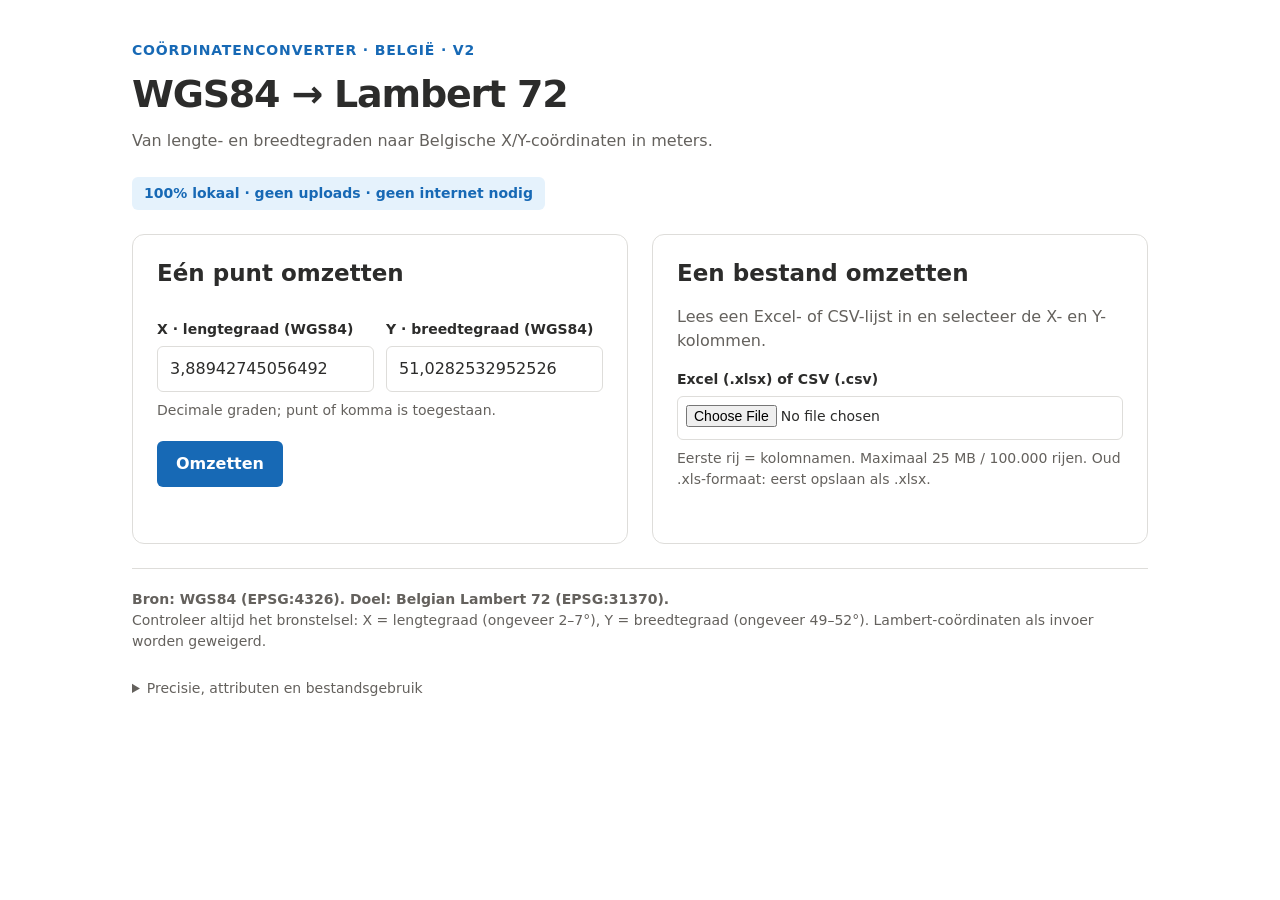
==== guide-five.html @ b9989d17 "card update" ====
<!doctype html>
<html lang="nl"><head><meta charset="utf-8"><meta name="viewport" content="width=device-width,initial-scale=1"><meta http-equiv="Content-Security-Policy" content="default-src 'none'; script-src 'unsafe-inline'; style-src 'unsafe-inline'; connect-src 'none'; img-src data:; form-action 'none'; base-uri 'none'"><title>WGS84 → Lambert 72</title>
<style>
:root{color-scheme:light dark;--bg:#fff;--surface:#f9f8f7;--text:#2c2c2b;--muted:#64615d;--line:#deddda;--blue:#1769b5;--tint:#e5f2fc;--error:#a83025;--success:#267347}*{box-sizing:border-box}body{margin:0;font:16px/1.5 system-ui,-apple-system,"Segoe UI",sans-serif;background:var(--bg);color:var(--text)}main{max-width:1080px;margin:auto;padding:40px 32px}.eyebrow{font-size:14px;font-weight:650;color:var(--blue);letter-spacing:.06em;text-transform:uppercase}h1{font-size:38px;letter-spacing:-1.2px;line-height:1.15;margin:12px 0}h2{font-size:23px;line-height:1.3;margin:0 0 16px}p{margin:8px 0 16px}.muted,small{color:var(--muted)}small{font-size:14px;display:block}.privacy{display:inline-block;padding:6px 12px;border-radius:6px;background:var(--tint);color:var(--blue);font-size:14px;font-weight:600;margin:8px 0 24px}.grid{display:grid;grid-template-columns:1fr 1fr;gap:24px}.card{border:1px solid var(--line);border-radius:12px;padding:24px;min-width:0}.wide{margin-top:24px}label{display:block;font-size:14px;font-weight:600;margin:14px 0 6px}input,select,button{font:inherit;min-height:44px;border-radius:6px}input,select{width:100%;padding:10px 12px;border:1px solid var(--line);background:var(--bg);color:var(--text)}input[type=file]{padding:8px;font-size:14px}input[type=checkbox]{width:18px;min-height:18px;accent-color:var(--blue)}button{background:var(--blue);color:white;border:1px solid transparent;padding:10px 18px;font-weight:600;cursor:pointer}button.secondary{background:var(--bg);border-color:var(--line);color:var(--text)}button:disabled{opacity:.45;cursor:not-allowed}:focus-visible{outline:3px solid var(--blue);outline-offset:3px}.row{display:flex;gap:12px;align-items:end;flex-wrap:wrap}.row>div{flex:1;min-width:140px}.actions{display:flex;gap:12px;flex-wrap:wrap;margin-top:20px}.result{background:var(--surface);padding:16px;border-radius:8px;margin-top:20px}.numbers{display:flex;gap:28px;flex-wrap:wrap}.numbers strong{font-size:24px;font-weight:650;font-variant-numeric:tabular-nums}.numbers small{margin-bottom:4px}.error{color:var(--error)}.success{color:var(--success)}#status{margin-top:16px;white-space:pre-line}.check{display:flex;align-items:flex-start;gap:8px;font-size:14px;font-weight:400;margin:16px 0}.check input{flex-shrink:0;margin-top:2px}.scroll{overflow:auto;max-height:300px;margin-top:16px}table{border-collapse:collapse;width:100%;font-size:14px;white-space:nowrap}th,td{padding:10px 12px;text-align:left;border-bottom:1px solid var(--line);font-variant-numeric:tabular-nums}th{background:var(--surface);position:sticky;top:0}footer{margin-top:24px;border-top:1px solid var(--line);padding-top:20px;font-size:14px;color:var(--muted)}details{margin-top:16px}summary{cursor:pointer;min-height:44px;padding:10px 0}code{font-size:13px}#manualStatus{min-height:22px;font-size:14px;margin-top:10px}a{color:var(--blue)}[hidden]{display:none!important}@media(max-width:700px){main{padding:24px 18px}.grid{grid-template-columns:1fr}h1{font-size:32px}.card{padding:20px}.numbers{gap:16px}}@media(prefers-color-scheme:dark){:root{--bg:#191919;--surface:#202020;--text:#fff;--muted:#b8b7b4;--line:#51514f;--blue:#83b8f0;--tint:#22344a;--error:#ff9d91;--success:#83cea0}button{background:#245f9e;color:white}}
</style></head><body><main>
<header><div class="eyebrow">Coördinatenconverter · België · v2</div><h1>WGS84 → Lambert 72</h1><p class="muted">Van lengte- en breedtegraden naar Belgische X/Y-coördinaten in meters.</p><div class="privacy">100% lokaal · geen uploads · geen internet nodig</div></header>
<div class="grid"><section class="card"><h2>Eén punt omzetten</h2><div class="row"><div><label for="lon">X · lengtegraad (WGS84)</label><input id="lon" type="text" inputmode="decimal" value="3,88942745056492"></div><div><label for="lat">Y · breedtegraad (WGS84)</label><input id="lat" type="text" inputmode="decimal" value="51,0282532952526"></div></div><small style="margin-top:8px">Decimale graden; punt of komma is toegestaan.</small><div class="actions"><button id="one">Omzetten</button></div><div id="manualStatus" aria-live="polite"></div><div id="single" class="result" hidden><div class="numbers"><div><small>X · Lambert 72 (m)</small><strong id="outX"></strong></div><div><small>Y · Lambert 72 (m)</small><strong id="outY"></strong></div></div><small style="margin-top:12px">Belgian Lambert 72 · EPSG:31370</small></div></section>
<section class="card"><h2>Een bestand omzetten</h2><p class="muted">Lees een Excel- of CSV-lijst in en selecteer de X- en Y-kolommen.</p><label for="file">Excel (.xlsx) of CSV (.csv)</label><input id="file" type="file" accept=".xlsx,.csv,.tsv"><small style="margin-top:8px">Eerste rij = kolomnamen. Maximaal 25 MB / 100.000 rijen. Oud .xls-formaat: eerst opslaan als .xlsx.</small><div id="config" hidden><label for="sheet">Werkblad</label><select id="sheet"></select><div class="row"><div><label for="xcol">X · lengtegraad</label><select id="xcol"></select></div><div><label for="ycol">Y · breedtegraad</label><select id="ycol"></select></div></div><label class="check"><input id="replace" type="checkbox" checked><span>Vervang de geselecteerde X/Y-kolommen door Lambert 72. Voeg ook X_L72 en Y_L72 toe.</span></label><button id="batch">Bestand omzetten</button></div><div id="status" role="status" aria-live="polite"></div></section></div>
<section id="output" class="card wide" hidden><h2>Resultaat</h2><p id="summary"></p><small id="attrNote"></small><div class="actions"><button id="downloadShape">Download shapefile (.zip)</button><button id="downloadCsv" class="secondary">Download CSV</button><button id="downloadErrors" class="secondary" hidden>Download overgeslagen rijen</button></div><div class="scroll"><table><thead><tr><th>Bronrij</th><th>X · WGS84</th><th>Y · WGS84</th><th>X · Lambert 72</th><th>Y · Lambert 72</th></tr></thead><tbody id="preview"></tbody></table></div><small style="margin-top:12px">Voorbeeld van maximaal 10 punten. Punten op dezelfde locatie blijven afzonderlijke records.</small></section>
<footer><strong>Bron: WGS84 (EPSG:4326). Doel: Belgian Lambert 72 (EPSG:31370).</strong><br>Controleer altijd het bronstelsel: X = lengtegraad (ongeveer 2–7°), Y = breedtegraad (ongeveer 49–52°). Lambert-coördinaten als invoer worden geweigerd.<details><summary>Precisie, attributen en bestandsgebruik</summary><p>Deze tool gebruikt de gecorrigeerde 7-parameter-datumtransformatie tussen WGS84 en BD72 (EPSG:15929, correct omgezet naar de position-vectorconventie), gevolgd door de Lambert-projectie op de International 1924-ellipsoïde. Er wordt geen lokale correctiegrid gebruikt. Houd rekening met een afwijking op meterniveau; dit is geen vervanging voor een landmeetkundige transformatie. Drie decimalen zijn uitvoerprecisie, geen nauwkeurigheidsgarantie. Gecontroleerd tegen het gepubliceerde PROJ-referentiepunt: WGS84 (4.3839; 50.8428) → Lambert 72 (151066.89; 170265.84). Deze v2 vervangt de vorige versie.</p><p>De CSV bewaart alle kolommen met hun volledige namen. Shapefileveldnamen hebben maximaal 10 tekens; de ZIP bevat een kolommenlegende. Attributen worden als tekst bewaard, behalve de coördinaten. Tekst langer dan 254 UTF-8-bytes wordt alleen in het shapefile ingekort; de volledige tekst blijft in de CSV. Excel wordt als opgeslagen waarde gelezen: formules worden niet opnieuw berekend; datums kunnen als Excel-serienummer verschijnen.</p><p>Pak de shapefile-ZIP uit. Open het .shp-bestand in QGIS en houd .shp, .shx, .dbf, .prj en .cpg in dezelfde map. De tool heeft een recente versie van Chrome, Edge, Firefox of Safari nodig. Bestanden worden uitsluitend in het browsergeheugen verwerkt en niet opgeslagen door de tool.</p></details></footer>
</main><script>
'use strict';
const $=id=>document.getElementById(id),enc=new TextEncoder(),dec=new TextDecoder('utf-8');
const rad=Math.PI/180,A=6378388,F0=1/297,E2=2*F0-F0*F0,E=Math.sqrt(E2),E1=2/298.257223563-1/298.257223563**2;
const r=[.3366,-.457,1.8422].map(x=>x*rad/3600),s=1-1.2747e-6,M=[[s,-s*r[2],s*r[1]],[s*r[2],s,-s*r[0]],[-s*r[1],s*r[0],s]],D=[-106.8686,52.2978,-103.7239];
function inv3(m){const [a,b,c]=m[0],[d,e,f]=m[1],[g,h,i]=m[2],det=a*(e*i-f*h)-b*(d*i-f*g)+c*(d*h-e*g);return [[e*i-f*h,c*h-b*i,b*f-c*e],[f*g-d*i,a*i-c*g,c*d-a*f],[d*h-e*g,b*g-a*h,a*e-b*d]].map(row=>row.map(x=>x/det))}const IM=inv3(M);
const tt=p=>Math.tan(Math.PI/4-p/2)/(((1-E*Math.sin(p))/(1+E*Math.sin(p)))**(E/2)),mm=p=>Math.cos(p)/Math.sqrt(1-E2*Math.sin(p)**2),p1=49.8333339*rad,p2=51.1666672333333*rad,N=Math.log(mm(p1)/mm(p2))/Math.log(tt(p1)/tt(p2)),FF=mm(p1)/(N*tt(p1)**N);
function number(v){if(v===null||v===undefined||String(v).trim()==='')throw Error('Ontbrekende coördinaat.');let z=String(v).trim();if(!/^[+-]?(?:\d+(?:[.,]\d*)?|[.,]\d+)(?:[eE][+-]?\d+)?$/.test(z))throw Error('Geen geldige decimale coördinaat.');let n=Number(z.replace(',','.'));if(!Number.isFinite(n))throw Error('Ongeldige coördinaat.');return n}
function convert(lon,lat){lon=number(lon);lat=number(lat);if(!(lon>=2&&lon<=7&&lat>=49&&lat<=52))throw Error('Buiten het Belgische bereik. Verwacht WGS84: X = lengtegraad (2–7), Y = breedtegraad (49–52).');let lo=lon*rad,ph=lat*rad,n=6378137/Math.sqrt(1-E1*Math.sin(ph)**2);const w=[n*Math.cos(ph)*Math.cos(lo),n*Math.cos(ph)*Math.sin(lo),n*(1-E1)*Math.sin(ph)].map((v,i)=>v-D[i]);const [x,y,z]=IM.map(row=>row.reduce((v,c,i)=>v+c*w[i],0));lo=Math.atan2(y,x);let p=Math.hypot(x,y);ph=Math.atan2(z,p*(1-E2));for(let j=0;j<15;j++){n=A/Math.sqrt(1-E2*Math.sin(ph)**2);ph=Math.atan2(z+E2*n*Math.sin(ph),p)}const rho=A*FF*tt(ph)**N,theta=N*(lo-4.36748666666667*rad);return [150000.013+rho*Math.sin(theta),5400088.438-rho*Math.cos(theta)]}
$('one').onclick=()=>{try{const [x,y]=convert($('lon').value,$('lat').value);$('outX').textContent=x.toFixed(3);$('outY').textContent=y.toFixed(3);$('single').hidden=false;$('manualStatus').textContent='';}catch(e){$('single').hidden=true;$('manualStatus').className='error';$('manualStatus').textContent=e.message}};
function csvParse(text){text=text.replace(/^\uFEFF/,'');const line=text.split(/\r?\n/)[0],counts=[',',';','\t'].map(d=>[d,(line.match(new RegExp(d==='\t'?'\t':d,'g'))||[]).length]).sort((a,b)=>b[1]-a[1]),sep=counts[0][0];let rows=[],row=[],v='',q=false;for(let i=0;i<text.length;i++){let c=text[i];if(c==='"'){if(q&&text[i+1]==='"'){v+='"';i++}else if(q||v==='')q=!q;else v+=c}else if(!q&&c===sep){row.push(v);v=''}else if(!q&&(c==='\n'||c==='\r')){if(c==='\r'&&text[i+1]==='\n')i++;row.push(v);if(row.some(z=>z!==''))rows.push(row);row=[];v=''}else v+=c}if(q)throw Error('CSV bevat een niet-afgesloten aanhalingsteken.');row.push(v);if(row.some(z=>z!==''))rows.push(row);return rows}
const localName=(node,name)=>Array.from(node.getElementsByTagNameNS('*',name));function xml(bytes){const x=new DOMParser().parseFromString(dec.decode(bytes),'application/xml');if(x.getElementsByTagName('parsererror').length)throw Error('Ongeldig Excel XML-bestand.');return x}
async function unzip(buf){const v=new DataView(buf),a=new Uint8Array(buf);let end=a.length-22;while(end>=Math.max(0,a.length-65557)&&v.getUint32(end,true)!==0x06054b50)end--;if(end<0||v.getUint32(end,true)!==0x06054b50)throw Error('Ongeldig XLSX-bestand.');let count=v.getUint16(end+10,true),pos=v.getUint32(end+16,true),files=new Map(),total=0;for(let k=0;k<count;k++){if(v.getUint32(pos,true)!==0x02014b50)throw Error('Ongeldige ZIP-index.');const flag=v.getUint16(pos+8,true),method=v.getUint16(pos+10,true),len=v.getUint32(pos+20,true),size=v.getUint32(pos+24,true),nl=v.getUint16(pos+28,true),el=v.getUint16(pos+30,true),cl=v.getUint16(pos+32,true),off=v.getUint32(pos+42,true),name=dec.decode(a.slice(pos+46,pos+46+nl));total+=size;if(total>150*1024*1024)throw Error('Uitgepakt Excelbestand is te groot (max. 150 MB).');files.set(name,{flag,method,len,size,off});pos+=46+nl+el+cl}return {async read(name){const f=files.get(name);if(!f)throw Error('Excelonderdeel ontbreekt: '+name);if(f.flag&1)throw Error('Beveiligde Excelbestanden worden niet ondersteund.');let start=f.off+30+v.getUint16(f.off+26,true)+v.getUint16(f.off+28,true),data=a.slice(start,start+f.len);if(f.method===0)return data;if(f.method!==8)throw Error('Niet-ondersteunde ZIP-compressie.');if(typeof DecompressionStream==='undefined')throw Error('Browser te oud voor Excel. Gebruik een recente browser of sla op als CSV.');const stream=new Blob([data]).stream().pipeThrough(new DecompressionStream('deflate-raw')),reader=stream.getReader(),parts=[];let length=0;while(true){const {done,value}=await reader.read();if(done)break;length+=value.length;if(length>f.size||length>150*1024*1024){await reader.cancel();throw Error('Excelonderdeel overschrijdt de maximale grootte.')}parts.push(value)}if(length!==f.size)throw Error('Beschadigd Excelonderdeel.');return concat(parts)}}}
function concat(parts){let r=new Uint8Array(parts.reduce((s,p)=>s+p.length,0)),i=0;for(const p of parts){r.set(p,i);i+=p.length}return r}
let sheets=[],headers=[],data=[],sourceRows=[],points=[],errors=[],resultHeaders=[],resultRows=[],filename='punten',loadToken=0;
function msg(t,error=false){$('status').textContent=t;$('status').className=error?'error':'muted'}
function resetOutput(){$('output').hidden=true;points=[];errors=[];resultRows=[]}
function chooseSheet(){resetOutput();const sh=sheets[Number($('sheet').value)];const first=sh.rows.findIndex(r=>r&&r.some(x=>String(x??'').trim()!==''));if(first<0)throw Error('Leeg werkblad.');const raw=sh.rows.slice(first+1);const width=sh.rows[first].length;if(width>250)throw Error('Maximaal 250 kolommen voor shapefile-uitvoer.');headers=Array.from({length:width},(_,i)=>String(sh.rows[first][i]??'').trim()||'Kolom_'+(i+1));data=[];sourceRows=[];raw.forEach((r,i)=>{if(r&&r.some(v=>String(v??'').trim()!=='')){if(r.length>width)throw Error('Een rij heeft meer waarden dan de kolomkoppen. Controleer het scheidingsteken.');data.push(headers.map((_,j)=>String(r[j]??'')));sourceRows.push(first+i+2)}});if(data.length>100000)throw Error('Maximaal 100.000 rijen.');for(const id of ['xcol','ycol']){$(id).replaceChildren(...headers.map((h,i)=>new Option(h,String(i))))}function guess(axis){const pats=axis==='x'?[/^h4f\.unit\.x$/i,/^(x|lon|lng|longitude|lengtegraad)$/i,/(^|[._ -])(x|longitude|lon)$/i]:[/^h4f\.unit\.y$/i,/^(y|lat|latitude|breedtegraad)$/i,/(^|[._ -])(y|latitude|lat)$/i];for(const p of pats){const i=headers.findIndex(h=>p.test(h));if(i>=0)return i}return axis==='x'?0:Math.min(1,headers.length-1)}$('xcol').value=guess('x');$('ycol').value=guess('y');$('batch').disabled=!data.length;msg(`${data.length.toLocaleString('nl-BE')} rijen ingelezen. Controleer de bronkolommen.`)}
$('sheet').onchange=()=>{try{chooseSheet()}catch(e){$('config').hidden=true;msg(e.message,true)}};
$('file').onchange=async()=>{const token=++loadToken;resetOutput();$('config').hidden=true;sheets=[];let file=$('file').files[0];if(!file)return;filename=file.name.replace(/\.[^.]+$/,'').replace(/[^a-zA-Z0-9_-]/g,'_').slice(0,64)||'punten';msg('Bestand lezen…');try{if(file.size>25*1024*1024)throw Error('Bestand is groter dan 25 MB.');if(/\.xlsx$/i.test(file.name)){const zip=await unzip(await file.arrayBuffer()),book=xml(await zip.read('xl/workbook.xml')),rels=xml(await zip.read('xl/_rels/workbook.xml.rels'));let shared=[];try{const sx=xml(await zip.read('xl/sharedStrings.xml'));shared=localName(sx,'si').map(n=>localName(n,'t').map(t=>t.textContent).join(''))}catch(e){if(!e.message.startsWith('Excelonderdeel ontbreekt:'))throw e}const rs=new Map(localName(rels,'Relationship').map(r=>[r.getAttribute('Id'),r]));for(const sh of localName(book,'sheet')){const id=sh.getAttribute('r:id')||sh.getAttributeNS('http://schemas.openxmlformats.org/officeDocument/2006/relationships','id'),rel=rs.get(id);if(!rel||rel.getAttribute('TargetMode')==='External')continue;let target=rel.getAttribute('Target');target=target.startsWith('/')?target.slice(1):'xl/'+target;let clean=[];for(const part of target.split('/')){if(part==='..')clean.pop();else if(part&&part!=='.')clean.push(part)}const sx=xml(await zip.read(clean.join('/'))),rows=[];for(const rn of localName(sx,'row')){let row=[];const rid=Number(rn.getAttribute('r'));if(!Number.isInteger(rid)||rid<1||rid>100001)throw Error('Werkblad bevat meer dan 100.000 rijen of een ongeldige rij-index.');for(const c of localName(rn,'c')){const ref=c.getAttribute('r')||'',letters=ref.match(/^[A-Z]+/i);if(!letters)throw Error('Excelcel zonder geldige kolomverwijzing.');let col=0;for(const x of letters[0].toUpperCase())col=col*26+x.charCodeAt(0)-64;if(col>250)throw Error('Maximaal 250 kolommen ondersteund.');const type=c.getAttribute('t'),v=localName(c,'v')[0]?.textContent??'';row[col-1]=type==='s'?(shared[Number(v)]??''):type==='inlineStr'?localName(c,'t').map(t=>t.textContent).join(''):type==='b'?(v==='1'?'true':'false'):v}rows[rid-1]=row}sheets.push({name:sh.getAttribute('name'),rows})}}else if(/\.(csv|tsv)$/i.test(file.name)){sheets=[{name:'CSV',rows:csvParse(await file.text())}]}else throw Error('Gebruik een .xlsx-, .csv- of .tsv-bestand.');if(token!==loadToken)return;if(!sheets.length)throw Error('Geen werkbladen gevonden.');$('sheet').replaceChildren(...sheets.map((s,i)=>new Option(s.name,String(i))));$('sheet').disabled=sheets.length===1;chooseSheet();$('config').hidden=false}catch(e){if(token===loadToken)msg(e.message,true)}};
for(const id of ['xcol','ycol','replace'])$(id).onchange=resetOutput;
function unique(base,used){let name=base,i=2;while(used.has(name)){name=base+'_'+i++}used.add(name);return name}
$('batch').onclick=()=>{resetOutput();try{const ix=Number($('xcol').value),iy=Number($('ycol').value);if(ix===iy)throw Error('Kies twee verschillende kolommen.');const used=new Set(headers),xh=unique('X_L72',used),yh=unique('Y_L72',used);resultHeaders=[...headers,xh,yh];for(let i=0;i<data.length;i++){const row=data[i];try{const lo=number(row[ix]),la=number(row[iy]),xy=convert(lo,la),out=[...row];if($('replace').checked){out[ix]=xy[0].toFixed(3);out[iy]=xy[1].toFixed(3)}points.push({row:sourceRows[i],lon:lo,lat:la,xy});resultRows.push([...out,...xy.map(n=>n.toFixed(3))])}catch(e){errors.push([String(sourceRows[i]),e.message,...row])}}if(!points.length)throw Error(`Geen geldige punten. ${errors.length} rijen hebben ontbrekende, ongeldige of niet-Belgische WGS84-coördinaten. Controleer de kolommen.`);$('summary').textContent=`${points.length.toLocaleString('nl-BE')} punten omgezet naar EPSG:31370. ${errors.length?errors.length.toLocaleString('nl-BE')+' rijen overgeslagen; download het foutenbestand voor de details.':'Geen rijen overgeslagen.'}`;$('summary').className=errors.length?'error':'success';$('downloadErrors').hidden=!errors.length;$('preview').replaceChildren(...points.slice(0,10).map(p=>{const tr=document.createElement('tr');for(const v of [p.row,p.lon,p.lat,...p.xy.map(n=>n.toFixed(3))]){const td=document.createElement('td');td.textContent=v;tr.append(td)}return tr}));const trunc=resultRows.some(r=>r.some(c=>enc.encode(String(c)).length>254));$('attrNote').textContent=trunc?'Let op: lange tekst wordt in shapefilevelden ingekort. De CSV bewaart de volledige tekst.':'Alle attributen blijven behouden. De ZIP bevat ook de CSV en kolommenlegende.';$('output').hidden=false;msg('Conversie gereed. Kies hieronder je download.')}catch(e){msg(e.message,true)}};
function csvCell(v){v=String(v??'');if(/^[=+@\t\r]/.test(v)||/^-[^0-9.]/.test(v))v="'"+v;return /[;"\r\n]/.test(v)?'"'+v.replaceAll('"','""')+'"':v}function csvString(h,rs){return '\uFEFF'+[h,...rs].map(r=>r.map(csvCell).join(';')).join('\r\n')+'\r\n'}function save(bytes,name,type){const url=URL.createObjectURL(new Blob([bytes],{type})),a=document.createElement('a');a.href=url;a.download=name;document.body.append(a);a.click();a.remove();setTimeout(()=>URL.revokeObjectURL(url),60000)}
$('downloadCsv').onclick=()=>save(csvString(resultHeaders,resultRows),filename+'_Lambert72.csv','text/csv;charset=utf-8');$('downloadErrors').onclick=()=>save(csvString(['Bronrij','Fout',...headers],errors),filename+'_overgeslagen.csv','text/csv;charset=utf-8');
const PRJ='PROJCS["Belge 1972 / Belgian Lambert 72",GEOGCS["Belge 1972",DATUM["Reseau_National_Belge_1972",SPHEROID["International 1924",6378388,297]],PRIMEM["Greenwich",0],UNIT["degree",0.0174532925199433]],PROJECTION["Lambert_Conformal_Conic_2SP"],PARAMETER["latitude_of_origin",90],PARAMETER["central_meridian",4.36748666666667],PARAMETER["standard_parallel_1",49.8333339],PARAMETER["standard_parallel_2",51.1666672333333],PARAMETER["false_easting",150000.013],PARAMETER["false_northing",5400088.438],UNIT["metre",1],AUTHORITY["EPSG","31370"]]';
function utf8Cut(str,max){let b=enc.encode(str);if(b.length<=max)return b;let end=max;while(end>0&&(b[end]&0xc0)===0x80)end--;return b.slice(0,end)}
function shapeFiles(){const n=points.length,bounds=[Infinity,Infinity,-Infinity,-Infinity];for(const p of points){bounds[0]=Math.min(bounds[0],p.xy[0]);bounds[1]=Math.min(bounds[1],p.xy[1]);bounds[2]=Math.max(bounds[2],p.xy[0]);bounds[3]=Math.max(bounds[3],p.xy[1])}function head(a){const d=new DataView(a.buffer);d.setInt32(0,9994);d.setInt32(24,a.length/2);d.setInt32(28,1000,true);d.setInt32(32,1,true);bounds.forEach((b,i)=>d.setFloat64(36+8*i,b,true));return d}const shp=new Uint8Array(100+n*28),shx=new Uint8Array(100+n*8),d=head(shp),idx=head(shx);points.forEach((p,i)=>{let pos=100+28*i;d.setInt32(pos,i+1);d.setInt32(pos+4,10);d.setInt32(pos+8,1,true);d.setFloat64(pos+12,p.xy[0],true);d.setFloat64(pos+20,p.xy[1],true);idx.setInt32(100+8*i,50+14*i);idx.setInt32(104+8*i,10)});let used=new Set();const ix=Number($('xcol').value),iy=Number($('ycol').value),fields=resultHeaders.map((h,j)=>{let root=h.replace(/^h4f\.unit\./,'').replace(/[^a-zA-Z0-9_]/g,'_').toUpperCase().slice(0,10)||'VELD';if(!/^[A-Z_]/.test(root))root='F'+root.slice(0,9);let name=root,k=2;while(used.has(name)){const suffix=String(k++);name=root.slice(0,10-suffix.length)+suffix}used.add(name);let numeric=j>=headers.length||($('replace').checked&&(j===ix||j===iy)),width=numeric?19:1;if(!numeric)for(const row of resultRows)width=Math.max(width,Math.min(254,enc.encode(row[j]).length));return {name,width,type:numeric?'N':'C'}}),len=1+fields.reduce((s,f)=>s+f.width,0),hlen=33+32*fields.length;if(len>65535)throw Error('Te brede tabel voor DBF. Gebruik CSV.');const dbf=new Uint8Array(hlen+n*len+1),dv=new DataView(dbf.buffer),now=new Date();dbf[0]=3;dbf[1]=now.getFullYear()-1900;dbf[2]=now.getMonth()+1;dbf[3]=now.getDate();dv.setUint32(4,n,true);dv.setUint16(8,hlen,true);dv.setUint16(10,len,true);fields.forEach((f,i)=>{const pos=32+i*32;dbf.set(enc.encode(f.name),pos);dbf[pos+11]=f.type.charCodeAt(0);dbf[pos+16]=f.width;dbf[pos+17]=f.type==='N'?3:0});dbf[hlen-1]=13;for(let i=0;i<n;i++){let pos=hlen+i*len;dbf[pos++]=32;for(let j=0;j<fields.length;j++){const f=fields[j];dbf.fill(32,pos,pos+f.width);let val=resultRows[i][j],b=f.type==='N'?enc.encode(Number(val).toFixed(3).padStart(f.width,' ')):utf8Cut(val,f.width);if(b.length>f.width)throw Error('Numeriek veld past niet in shapefile.');dbf.set(b,pos);pos+=f.width}}dbf[dbf.length-1]=26;const name=filename+'_Lambert72',entries=[[name+'.shp',shp],[name+'.shx',shx],[name+'.dbf',dbf],[name+'.prj',enc.encode(PRJ)],[name+'.cpg',enc.encode('UTF-8')],[name+'.csv',enc.encode(csvString(resultHeaders,resultRows))],['kolomnamen.csv',enc.encode(csvString(['Shapefileveld','Volledige kolomnaam'],fields.map((f,i)=>[f.name,resultHeaders[i]])))],['LEESMIJ.txt',enc.encode(`WGS84 naar Lambert 72 converter\r\n${n} punten, ${errors.length} rijen overgeslagen.\r\nBron: WGS84 EPSG:4326 (X=lengtegraad, Y=breedtegraad). Doel: EPSG:31370, meters.\r\nTransformatie: inverse EPSG:15929 (7 parameters), daarna Lambert-projectie. Geen correctiegrid; houd rekening met afwijkingen op meterniveau. Geen landmeetkundige nauwkeurigheid gegarandeerd.\r\nX/Y-bronkolommen ${$('replace').checked?'zijn vervangen door Lambert72-waarden.':'zijn behouden als WGS84-graden.'} X_L72/Y_L72 (eventueel met suffix bij bestaande gelijknamige kolommen) bevatten Lambert72-coordinaten.\r\nHoud de .shp, .shx, .dbf, .prj en .cpg samen. Open .shp in QGIS.\r\nVeldnamen: zie kolomnamen.csv. Tekstvelden max. 254 UTF-8-bytes; de CSV bewaart volledige tekst.\r\nCSV: puntkomma, UTF-8; potentieel uitvoerbare spreadsheetformules krijgen een beschermende apostrof.\r\n` )]];if(errors.length)entries.push(['overgeslagen.csv',enc.encode(csvString(['Bronrij','Fout',...headers],errors))]);return entries}
const crcTable=Array.from({length:256},(_,i)=>{let c=i;for(let j=0;j<8;j++)c=c&1?0xedb88320^(c>>>1):c>>>1;return c>>>0});function crc32(b){let c=0xffffffff;for(const v of b)c=crcTable[(c^v)&255]^(c>>>8);return (c^0xffffffff)>>>0}
function zipStore(entries){let locals=[],centrals=[],offset=0;const now=new Date(),time=(now.getHours()<<11)|(now.getMinutes()<<5)|(now.getSeconds()>>1),date=((now.getFullYear()-1980)<<9)|((now.getMonth()+1)<<5)|now.getDate();for(const [name,bytes] of entries){const fn=enc.encode(name),crc=crc32(bytes),l=new Uint8Array(30+fn.length),d=new DataView(l.buffer);d.setUint32(0,0x04034b50,true);d.setUint16(4,20,true);d.setUint16(6,0x800,true);d.setUint16(10,time,true);d.setUint16(12,date,true);d.setUint32(14,crc,true);d.setUint32(18,bytes.length,true);d.setUint32(22,bytes.length,true);d.setUint16(26,fn.length,true);l.set(fn,30);locals.push(l,bytes);const c=new Uint8Array(46+fn.length),v=new DataView(c.buffer);v.setUint32(0,0x02014b50,true);v.setUint16(4,20,true);v.setUint16(6,20,true);v.setUint16(8,0x800,true);v.setUint16(12,time,true);v.setUint16(14,date,true);v.setUint32(16,crc,true);v.setUint32(20,bytes.length,true);v.setUint32(24,bytes.length,true);v.setUint16(28,fn.length,true);v.setUint32(42,offset,true);c.set(fn,46);centrals.push(c);offset+=l.length+bytes.length}const central=concat(centrals),end=new Uint8Array(22),v=new DataView(end.buffer);v.setUint32(0,0x06054b50,true);v.setUint16(8,entries.length,true);v.setUint16(10,entries.length,true);v.setUint32(12,central.length,true);v.setUint32(16,offset,true);return concat([...locals,central,end])}
$('downloadShape').onclick=()=>{try{save(zipStore(shapeFiles()),filename+'_EPSG31370.zip','application/zip')}catch(e){msg(e.message,true)}};
</script></body></html>
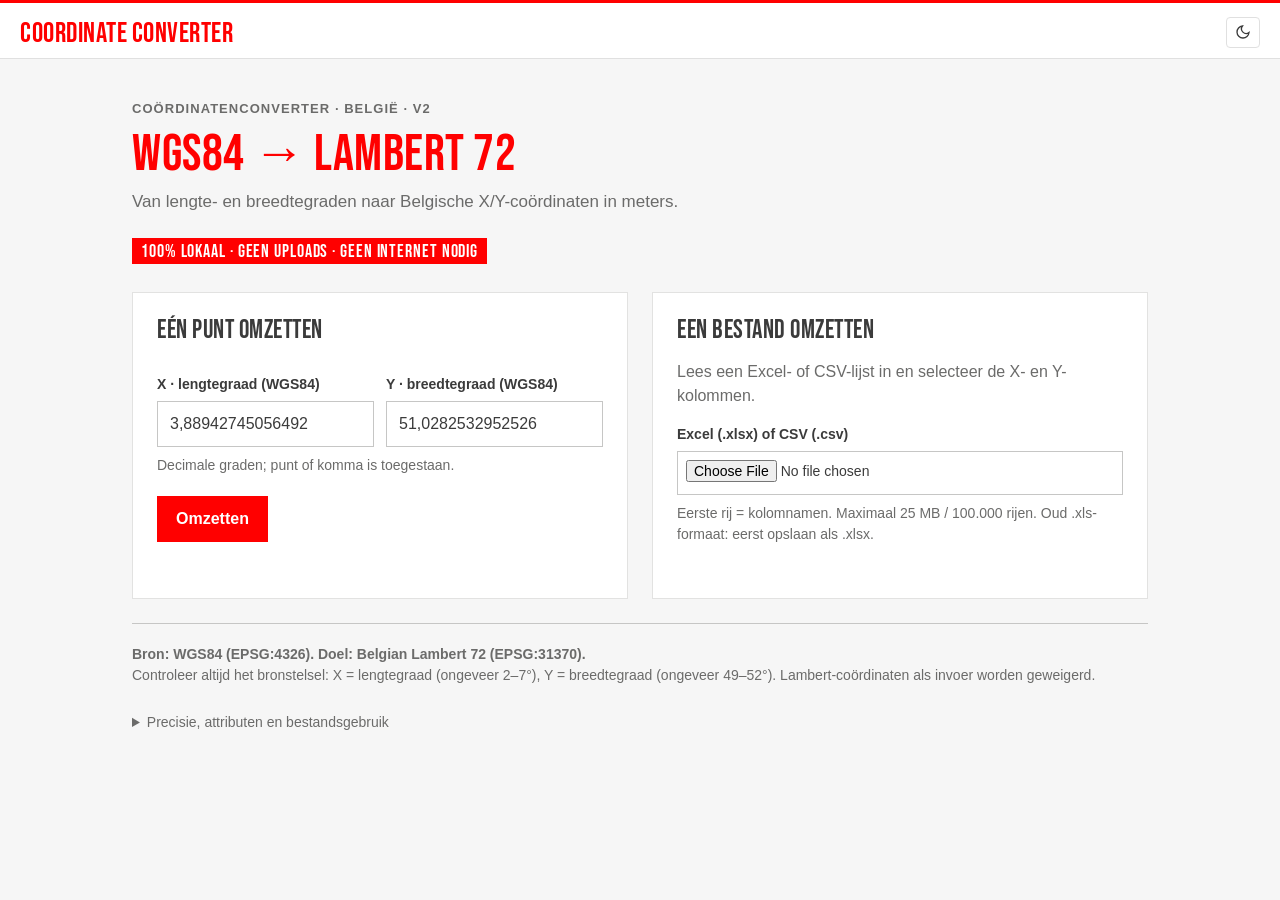
==== commit 3e658ebc: "styling update guide-five applied styling to the latest tool" ====
--- a/guide-five.html
+++ b/guide-five.html
@@ -1,8 +1,43 @@
 <!doctype html>
-<html lang="nl"><head><meta charset="utf-8"><meta name="viewport" content="width=device-width,initial-scale=1"><meta http-equiv="Content-Security-Policy" content="default-src 'none'; script-src 'unsafe-inline'; style-src 'unsafe-inline'; connect-src 'none'; img-src data:; form-action 'none'; base-uri 'none'"><title>WGS84 → Lambert 72</title>
+<html lang="nl"><head><meta charset="utf-8"><meta name="viewport" content="width=device-width,initial-scale=1"><meta http-equiv="Content-Security-Policy" content="default-src 'none'; script-src 'self' 'unsafe-inline'; style-src 'self' 'unsafe-inline'; font-src 'self'; connect-src 'none'; img-src 'self' data:; form-action 'none'; base-uri 'none'"><title>WGS84 → Lambert 72</title>
+<link rel="icon" href="assets/favicon.ico" sizes="any">
+<link rel="stylesheet" href="assets/fonts/fonts.css">
+<link rel="stylesheet" href="assets/topbar.css">
+<script src="assets/theme.js"></script>
 <style>
-:root{color-scheme:light dark;--bg:#fff;--surface:#f9f8f7;--text:#2c2c2b;--muted:#64615d;--line:#deddda;--blue:#1769b5;--tint:#e5f2fc;--error:#a83025;--success:#267347}*{box-sizing:border-box}body{margin:0;font:16px/1.5 system-ui,-apple-system,"Segoe UI",sans-serif;background:var(--bg);color:var(--text)}main{max-width:1080px;margin:auto;padding:40px 32px}.eyebrow{font-size:14px;font-weight:650;color:var(--blue);letter-spacing:.06em;text-transform:uppercase}h1{font-size:38px;letter-spacing:-1.2px;line-height:1.15;margin:12px 0}h2{font-size:23px;line-height:1.3;margin:0 0 16px}p{margin:8px 0 16px}.muted,small{color:var(--muted)}small{font-size:14px;display:block}.privacy{display:inline-block;padding:6px 12px;border-radius:6px;background:var(--tint);color:var(--blue);font-size:14px;font-weight:600;margin:8px 0 24px}.grid{display:grid;grid-template-columns:1fr 1fr;gap:24px}.card{border:1px solid var(--line);border-radius:12px;padding:24px;min-width:0}.wide{margin-top:24px}label{display:block;font-size:14px;font-weight:600;margin:14px 0 6px}input,select,button{font:inherit;min-height:44px;border-radius:6px}input,select{width:100%;padding:10px 12px;border:1px solid var(--line);background:var(--bg);color:var(--text)}input[type=file]{padding:8px;font-size:14px}input[type=checkbox]{width:18px;min-height:18px;accent-color:var(--blue)}button{background:var(--blue);color:white;border:1px solid transparent;padding:10px 18px;font-weight:600;cursor:pointer}button.secondary{background:var(--bg);border-color:var(--line);color:var(--text)}button:disabled{opacity:.45;cursor:not-allowed}:focus-visible{outline:3px solid var(--blue);outline-offset:3px}.row{display:flex;gap:12px;align-items:end;flex-wrap:wrap}.row>div{flex:1;min-width:140px}.actions{display:flex;gap:12px;flex-wrap:wrap;margin-top:20px}.result{background:var(--surface);padding:16px;border-radius:8px;margin-top:20px}.numbers{display:flex;gap:28px;flex-wrap:wrap}.numbers strong{font-size:24px;font-weight:650;font-variant-numeric:tabular-nums}.numbers small{margin-bottom:4px}.error{color:var(--error)}.success{color:var(--success)}#status{margin-top:16px;white-space:pre-line}.check{display:flex;align-items:flex-start;gap:8px;font-size:14px;font-weight:400;margin:16px 0}.check input{flex-shrink:0;margin-top:2px}.scroll{overflow:auto;max-height:300px;margin-top:16px}table{border-collapse:collapse;width:100%;font-size:14px;white-space:nowrap}th,td{padding:10px 12px;text-align:left;border-bottom:1px solid var(--line);font-variant-numeric:tabular-nums}th{background:var(--surface);position:sticky;top:0}footer{margin-top:24px;border-top:1px solid var(--line);padding-top:20px;font-size:14px;color:var(--muted)}details{margin-top:16px}summary{cursor:pointer;min-height:44px;padding:10px 0}code{font-size:13px}#manualStatus{min-height:22px;font-size:14px;margin-top:10px}a{color:var(--blue)}[hidden]{display:none!important}@media(max-width:700px){main{padding:24px 18px}.grid{grid-template-columns:1fr}h1{font-size:32px}.card{padding:20px}.numbers{gap:16px}}@media(prefers-color-scheme:dark){:root{--bg:#191919;--surface:#202020;--text:#fff;--muted:#b8b7b4;--line:#51514f;--blue:#83b8f0;--tint:#22344a;--error:#ff9d91;--success:#83cea0}button{background:#245f9e;color:white}}
-</style></head><body><main>
+/* JACOPS brandguide: rood, wit, donkergrijs, lichtgrijs · titels Bebas Neue (hoofdletters), tekst Calibri · vierkante hoeken.
+   Donkere modus via html.dark (assets/theme.js), gedeeld met de andere tools. */
+:root{color-scheme:light;--bg:#f6f6f6;--surface:#fff;--surface-2:#f9f9f9;--text:#3b3b3b;--muted:#6b6b6a;--line:#e2e2e1;--line-2:#c6c6c5;--red:#ff0000;--red-ink:#d10000;--error:#d10000;--success:#1a7f4e;--title:'Bebas Neue',Impact,'Arial Narrow',sans-serif;--body:Calibri,Carlito,'Segoe UI',Arial,sans-serif}
+html.dark{color-scheme:dark;--bg:#1a1a1a;--surface:#242424;--surface-2:#2a2a2a;--text:#f2f2f2;--muted:#b5b5b4;--line:#3b3b3b;--line-2:#555;--red:#ff2a2a;--red-ink:#ff5c5c;--error:#ff7070;--success:#4cc38a}
+*{box-sizing:border-box}body{margin:0;font:16px/1.5 var(--body);background:var(--bg);color:var(--text)}main{max-width:1080px;margin:auto;padding:40px 32px}
+.eyebrow{font-size:13px;font-weight:700;color:var(--muted);letter-spacing:.08em;text-transform:uppercase}
+h1{font:400 52px/1 var(--title);letter-spacing:.01em;text-transform:uppercase;color:var(--red);margin:10px 0 8px}
+h2{font:400 26px/1.1 var(--title);letter-spacing:.02em;text-transform:uppercase;color:var(--text);margin:0 0 14px}
+p{margin:8px 0 16px}header .muted{font-weight:300;font-size:17px}.muted,small{color:var(--muted)}small{font-size:14px;display:block}
+.privacy{display:inline-block;padding:5px 9px 3px;background:var(--red);color:#fff;font:400 18px/1 var(--title);letter-spacing:.05em;margin:8px 0 28px}
+.grid{display:grid;grid-template-columns:1fr 1fr;gap:24px}.card{background:var(--surface);border:1px solid var(--line);padding:24px;min-width:0}.wide{margin-top:24px}
+label{display:block;font-size:14px;font-weight:700;margin:14px 0 6px}input,select,button{font:inherit;min-height:44px;border-radius:0}
+input,select{width:100%;padding:10px 12px;border:1px solid var(--line-2);background:var(--surface);color:var(--text)}input[type=file]{padding:8px;font-size:14px}
+input[type=checkbox]{width:18px;min-height:18px;accent-color:var(--red)}
+button{background:var(--red);color:#fff;border:1px solid var(--red);padding:10px 18px;font-weight:700;cursor:pointer}button:hover{background:var(--red-ink);border-color:var(--red-ink)}
+button.secondary{background:var(--surface);border-color:var(--line-2);color:var(--text)}button.secondary:hover{background:var(--surface-2);border-color:var(--muted)}
+button:disabled{opacity:.45;cursor:not-allowed}:focus-visible{outline:3px solid var(--red);outline-offset:3px}
+.row{display:flex;gap:12px;align-items:end;flex-wrap:wrap}.row>div{flex:1;min-width:140px}.actions{display:flex;gap:12px;flex-wrap:wrap;margin-top:20px}
+.result{background:var(--surface-2);border-left:4px solid var(--red);padding:16px;margin-top:20px}.numbers{display:flex;gap:28px;flex-wrap:wrap}
+.numbers strong{font-size:24px;font-weight:700;font-variant-numeric:tabular-nums}.numbers small{margin-bottom:4px}
+.error{color:var(--error)}.success{color:var(--success)}#status{margin-top:16px;white-space:pre-line}
+.check{display:flex;align-items:flex-start;gap:8px;font-size:14px;font-weight:400;margin:16px 0}.check input{flex-shrink:0;margin-top:2px}
+.scroll{overflow:auto;max-height:300px;margin-top:16px}table{border-collapse:collapse;width:100%;font-size:14px;white-space:nowrap}
+th,td{padding:10px 12px;text-align:left;border-bottom:1px solid var(--line);font-variant-numeric:tabular-nums}th{background:var(--surface-2);position:sticky;top:0}
+footer{margin-top:24px;border-top:1px solid var(--line-2);padding-top:20px;font-size:14px;color:var(--muted)}details{margin-top:16px}summary{cursor:pointer;min-height:44px;padding:10px 0}
+code{font-size:13px}#manualStatus{min-height:22px;font-size:14px;margin-top:10px}a{color:var(--red-ink)}[hidden]{display:none!important}.lb-top button{min-height:0}
+@media(max-width:700px){main{padding:24px 18px}.grid{grid-template-columns:1fr}h1{font-size:42px}.card{padding:20px}.numbers{gap:16px}}
+</style></head><body>
+<div class="lb-top"><div class="lb-wrap">
+  <a class="lb-brand" href="index.html" title="Naar overzicht">Coordinate Converter</a>
+  <div class="lb-meta"><button type="button" class="lb-btn lb-theme" data-theme-toggle title="Licht / donker" aria-label="Wissel tussen licht en donker thema"><svg width="16" height="16" viewBox="0 0 24 24" fill="none" stroke="currentColor" stroke-width="2" stroke-linecap="round" aria-hidden="true"><g class="i-sun"><circle cx="12" cy="12" r="4"/><path d="M12 2v2M12 20v2M4.9 4.9l1.4 1.4M17.7 17.7l1.4 1.4M2 12h2M20 12h2M4.9 19.1l1.4-1.4M17.7 6.3l1.4-1.4"/></g><path class="i-moon" d="M21 12.8A9 9 0 1 1 11.2 3a7 7 0 0 0 9.8 9.8z"/></svg></button></div>
+</div></div>
+<main>
 <header><div class="eyebrow">Coördinatenconverter · België · v2</div><h1>WGS84 → Lambert 72</h1><p class="muted">Van lengte- en breedtegraden naar Belgische X/Y-coördinaten in meters.</p><div class="privacy">100% lokaal · geen uploads · geen internet nodig</div></header>
 <div class="grid"><section class="card"><h2>Eén punt omzetten</h2><div class="row"><div><label for="lon">X · lengtegraad (WGS84)</label><input id="lon" type="text" inputmode="decimal" value="3,88942745056492"></div><div><label for="lat">Y · breedtegraad (WGS84)</label><input id="lat" type="text" inputmode="decimal" value="51,0282532952526"></div></div><small style="margin-top:8px">Decimale graden; punt of komma is toegestaan.</small><div class="actions"><button id="one">Omzetten</button></div><div id="manualStatus" aria-live="polite"></div><div id="single" class="result" hidden><div class="numbers"><div><small>X · Lambert 72 (m)</small><strong id="outX"></strong></div><div><small>Y · Lambert 72 (m)</small><strong id="outY"></strong></div></div><small style="margin-top:12px">Belgian Lambert 72 · EPSG:31370</small></div></section>
 <section class="card"><h2>Een bestand omzetten</h2><p class="muted">Lees een Excel- of CSV-lijst in en selecteer de X- en Y-kolommen.</p><label for="file">Excel (.xlsx) of CSV (.csv)</label><input id="file" type="file" accept=".xlsx,.csv,.tsv"><small style="margin-top:8px">Eerste rij = kolomnamen. Maximaal 25 MB / 100.000 rijen. Oud .xls-formaat: eerst opslaan als .xlsx.</small><div id="config" hidden><label for="sheet">Werkblad</label><select id="sheet"></select><div class="row"><div><label for="xcol">X · lengtegraad</label><select id="xcol"></select></div><div><label for="ycol">Y · breedtegraad</label><select id="ycol"></select></div></div><label class="check"><input id="replace" type="checkbox" checked><span>Vervang de geselecteerde X/Y-kolommen door Lambert 72. Voeg ook X_L72 en Y_L72 toe.</span></label><button id="batch">Bestand omzetten</button></div><div id="status" role="status" aria-live="polite"></div></section></div>
--- a/assets/fonts/fonts.css
+++ b/assets/fonts/fonts.css
@@ -0,0 +1,7 @@
+/* Bebas Neue (SIL OFL 1.1) — self-hosted, JACOPS titelfont */
+@font-face{font-family:"Bebas Neue";font-style:normal;font-weight:400;font-display:swap;
+  src:url("bebas-neue-latin-ext-400-normal.woff2") format("woff2");
+  unicode-range:U+0100-02BA,U+02BD-02C5,U+02C7-02CC,U+02CE-02D7,U+02DD-02FF,U+0304,U+0308,U+0329,U+1D00-1DBF,U+1E00-1E9F,U+1EF2-1EFF,U+2020,U+20A0-20AB,U+20AD-20C0,U+2113,U+2C60-2C7F,U+A720-A7FF;}
+@font-face{font-family:"Bebas Neue";font-style:normal;font-weight:400;font-display:swap;
+  src:url("bebas-neue-latin-400-normal.woff2") format("woff2");
+  unicode-range:U+0000-00FF,U+0131,U+0152-0153,U+02BB-02BC,U+02C6,U+02DA,U+02DC,U+0304,U+0308,U+0329,U+2000-206F,U+20AC,U+2122,U+2191,U+2193,U+2212,U+2215,U+FEFF,U+FFFD;}
--- a/assets/topbar.css
+++ b/assets/topbar.css
@@ -0,0 +1,111 @@
+/* Top bar shared by every page of the suite — same design as Lightbrowser:
+   3px red inset line, red Bebas brand, Bebas tabs with a red underline on the
+   active one, controls on the right. Classes are lb-* so they never collide
+   with a tool's own header/nav/.btn styles. Dark mode: html.dark (theme.js). */
+.lb-top {
+  --lb-surface: #fff;
+  --lb-line: #e0e0e0;
+  --lb-ink: #3b3b3b;
+  --lb-ink-2: #5e5e5e;
+  --lb-ink-3: #8c8c8c;
+  --lb-red: #ff0000;
+  position: sticky;
+  top: 0;
+  z-index: 1000;
+  background: var(--lb-surface);
+  border-bottom: 1px solid var(--lb-line);
+  box-shadow: inset 0 3px 0 var(--lb-red);
+  font-family: Calibri, Carlito, "Segoe UI", system-ui, sans-serif;
+}
+html.dark .lb-top {
+  --lb-surface: #202020;
+  --lb-line: #3b3b3b;
+  --lb-ink: #f0f0f0;
+  --lb-ink-2: #c6c6c5;
+  --lb-ink-3: #8f8f8f;
+  --lb-red: #ff2a2a;
+}
+.lb-top, .lb-top * { box-sizing: border-box; }
+
+.lb-wrap {
+  max-width: 1440px;
+  margin: 0 auto;
+  padding: 6px 20px 0;
+  min-height: 58px;
+  display: flex;
+  gap: 24px;
+  align-items: center;
+  flex-wrap: wrap;
+}
+.lb-top--full .lb-wrap { max-width: none; }
+
+.lb-brand {
+  font: 28px/1 "Bebas Neue", Impact, "Arial Narrow", sans-serif;
+  color: var(--lb-red);
+  letter-spacing: .5px;
+  padding-top: 3px;
+  margin: 0;
+  text-decoration: none;
+  white-space: nowrap;
+}
+.lb-brand:hover { color: var(--lb-red); }
+
+.lb-tabs {
+  display: flex;
+  gap: 4px;
+  align-self: stretch;
+  flex-wrap: wrap;
+}
+.lb-tabs a {
+  display: flex;
+  align-items: center;
+  padding: 4px 12px 0;
+  color: var(--lb-ink-2);
+  font: 19px/1 "Bebas Neue", Impact, "Arial Narrow", sans-serif;
+  letter-spacing: .6px;
+  text-decoration: none;
+  border-bottom: 3px solid transparent;
+  white-space: nowrap;
+}
+.lb-tabs a:hover { color: var(--lb-ink); }
+.lb-tabs a.on { color: var(--lb-ink); border-bottom-color: var(--lb-red); }
+
+.lb-meta {
+  margin-left: auto;
+  display: flex;
+  gap: 10px;
+  align-items: center;
+  color: var(--lb-ink-3);
+  font-size: 12px;
+}
+
+.lb-btn {
+  font-family: inherit;
+  background: var(--lb-surface);
+  border: 1px solid var(--lb-line);
+  border-radius: 4px;
+  padding: 6px 12px;
+  cursor: pointer;
+  font-weight: 700;
+  font-size: 13px;
+  line-height: 1.2;
+  color: var(--lb-ink);
+}
+.lb-btn:hover { border-color: var(--lb-ink-3); background: var(--lb-surface); }
+
+.lb-theme {
+  width: 34px;
+  height: 31px;
+  padding: 0;
+  display: inline-flex;
+  align-items: center;
+  justify-content: center;
+}
+.lb-theme .i-sun { display: none; }
+html.dark .lb-theme .i-sun { display: inline; }
+html.dark .lb-theme .i-moon { display: none; }
+
+@media (max-width: 720px) {
+  .lb-wrap { gap: 10px 16px; padding: 6px 16px 0; }
+  .lb-tabs { order: 3; width: 100%; overflow-x: auto; flex-wrap: nowrap; }
+}
